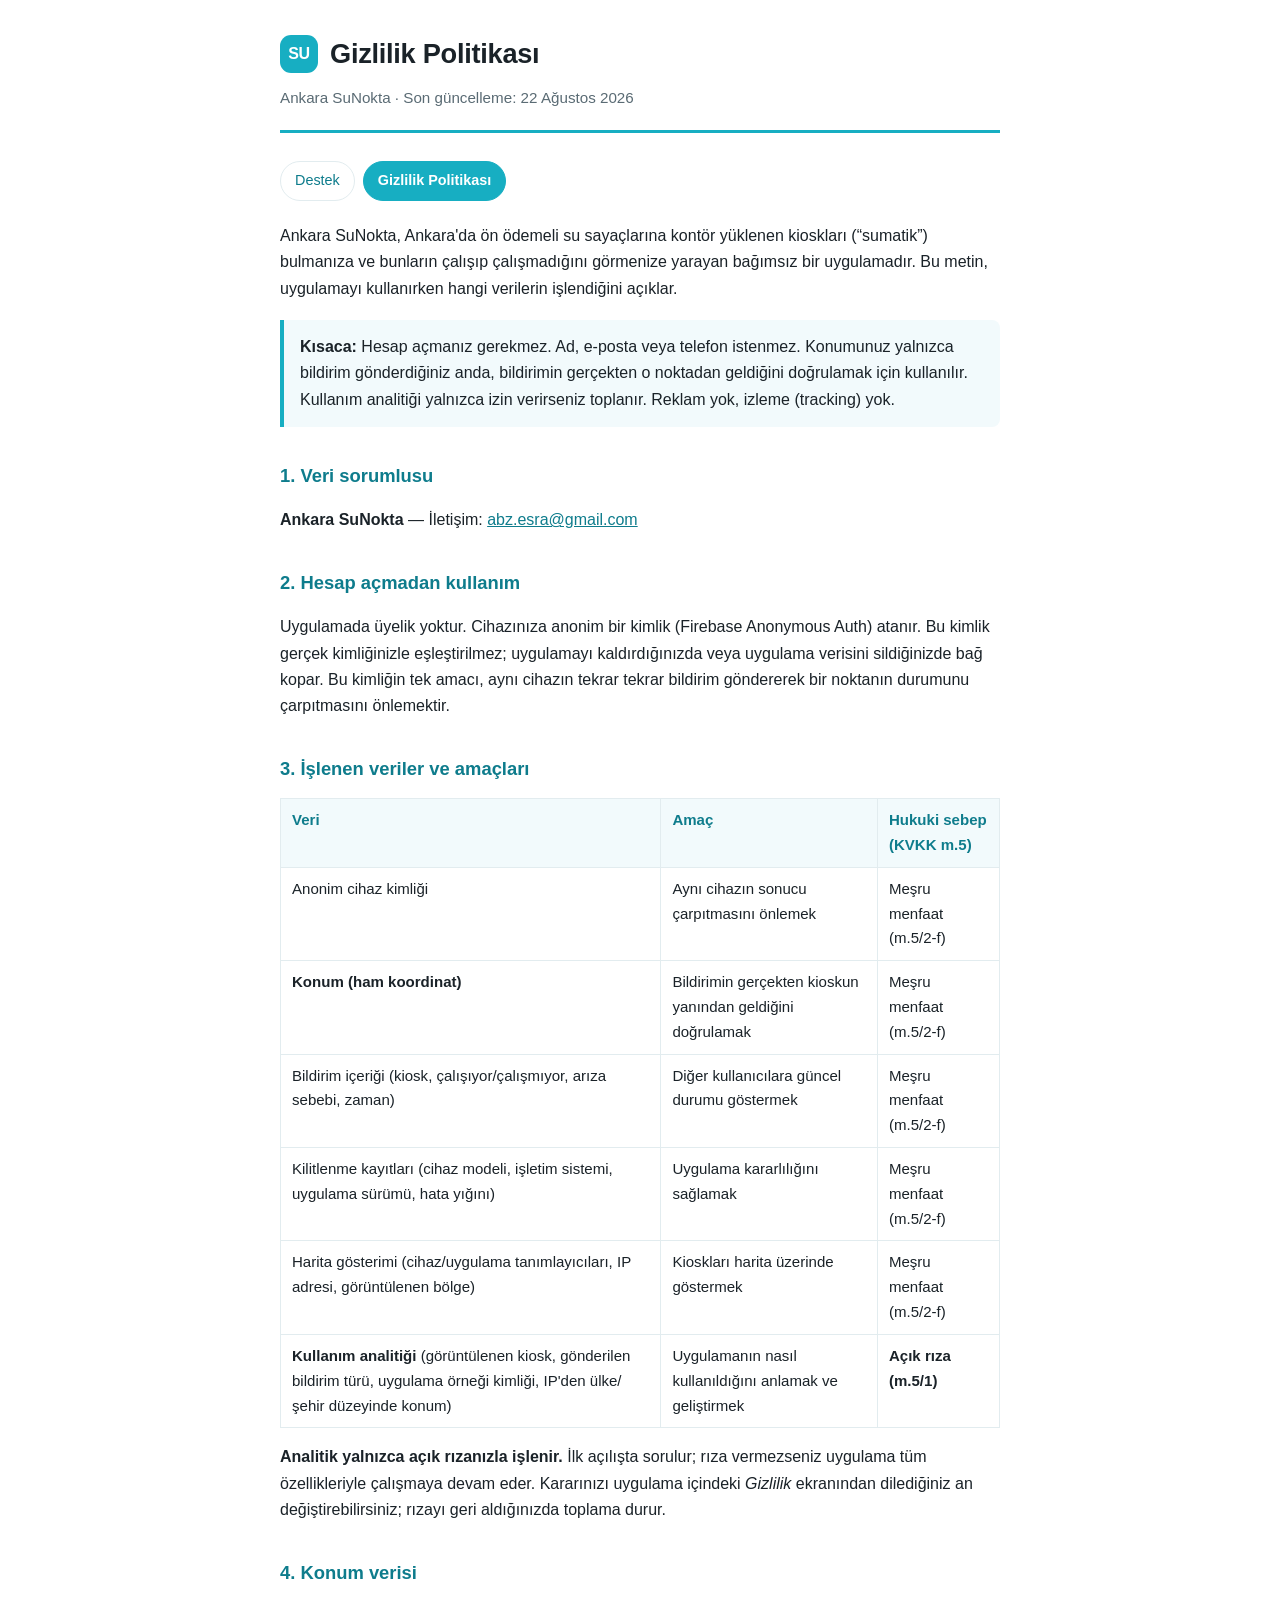
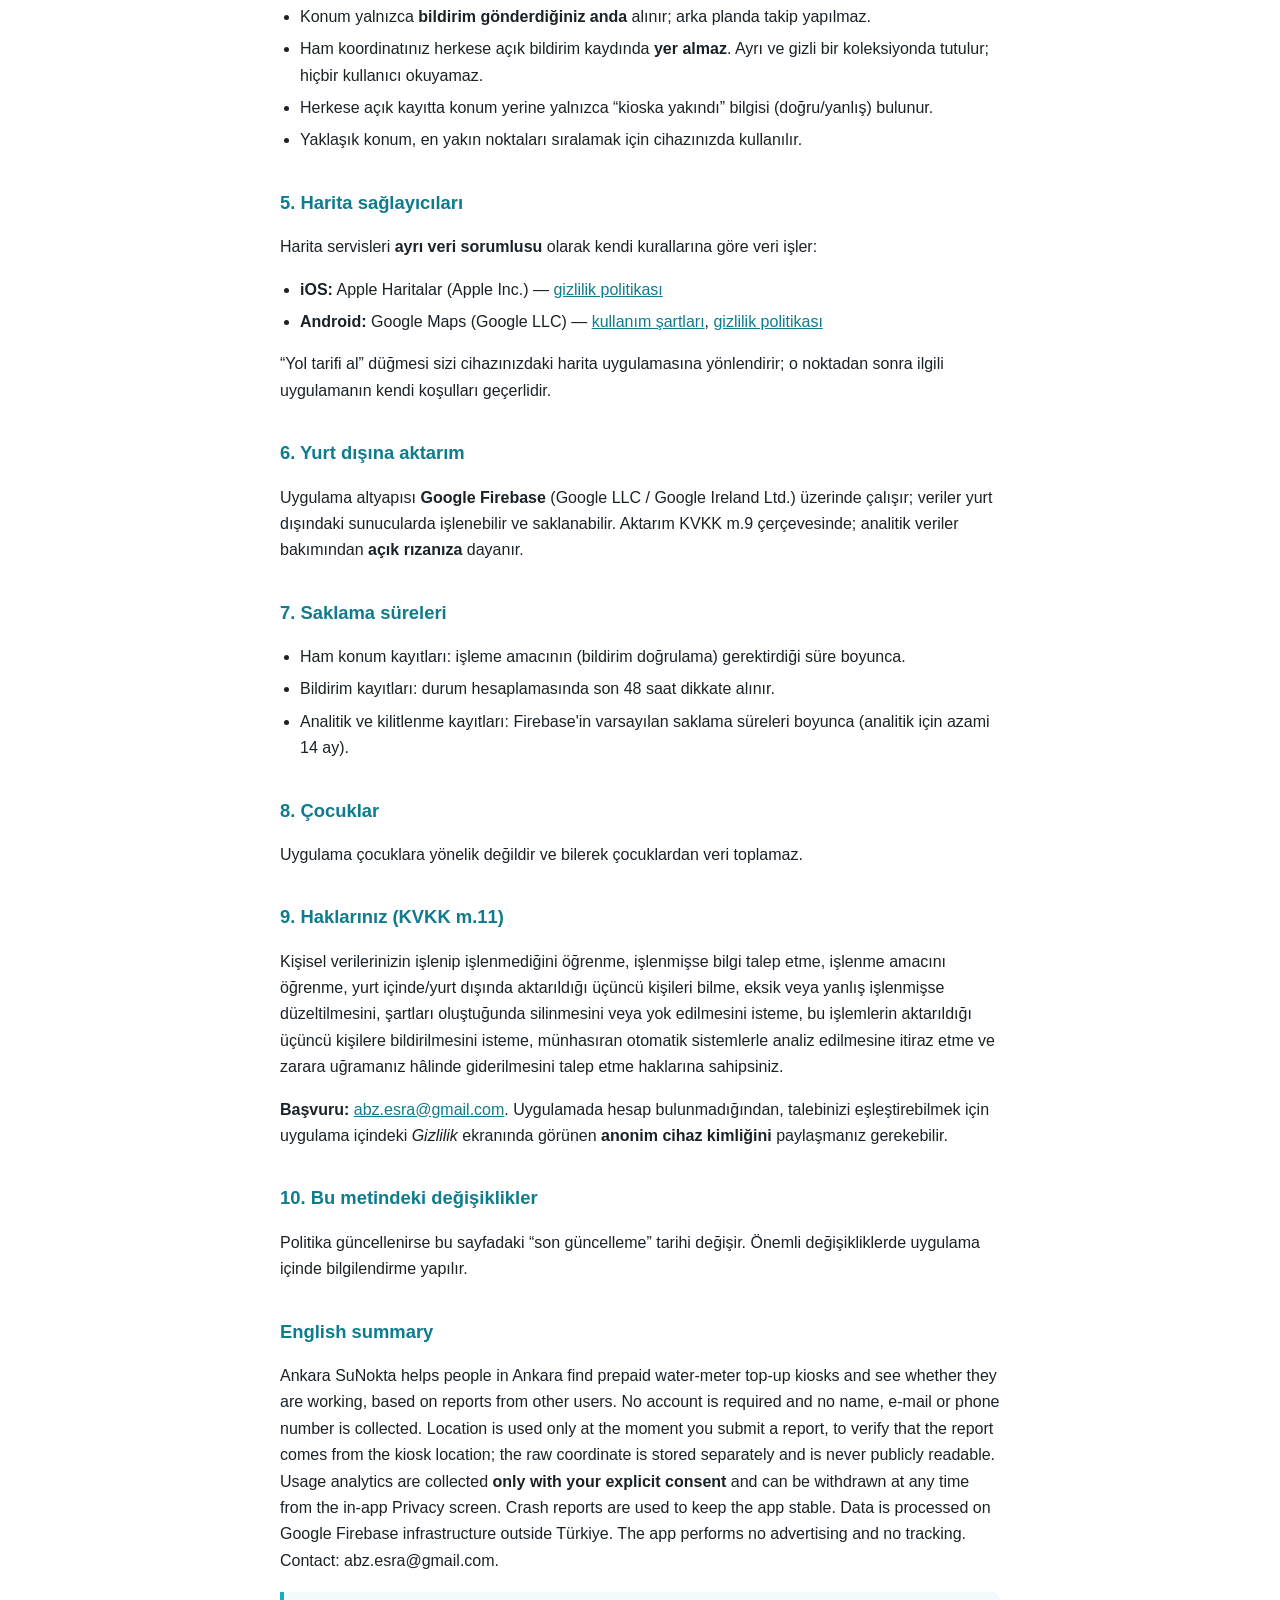
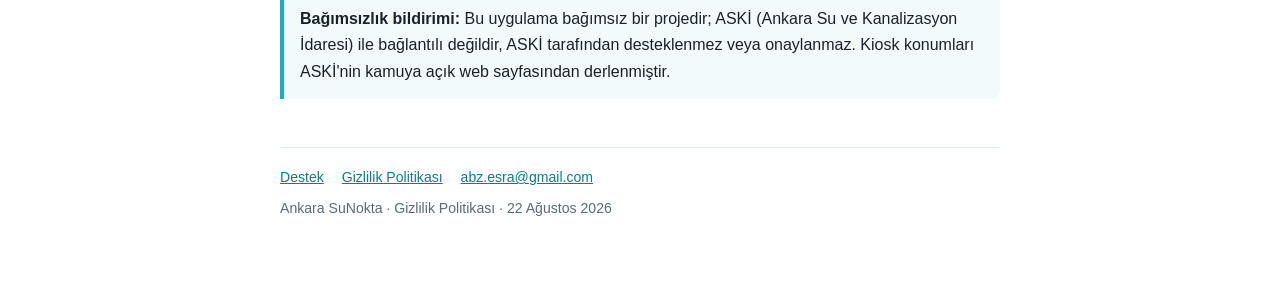
==== gizlilik/index.html @ 1bb0b61d "Ankara SuNokta destek ve gizlilik sayfaları App Store Connect iki URL istiyor: Support URL ve Privac" ====
<!doctype html>
<html lang="tr">
<head>
<meta charset="utf-8">
<meta name="viewport" content="width=device-width, initial-scale=1">
<title>Ankara SuNokta — Gizlilik Politikası</title>
<meta name="description" content="Ankara SuNokta uygulamasının KVKK uyumlu gizlilik politikası.">
<link rel="stylesheet" href="../assets/style.css">
</head>
<body>
<div class="wrap">

<header>
  <div class="brand">
    <div class="mark" aria-hidden="true">SU</div>
    <h1>Gizlilik Politikası</h1>
  </div>
  <p class="sub">Ankara SuNokta · Son güncelleme: 22 Ağustos 2026</p>
</header>

<nav class="nav">
  <a href="../">Destek</a>
  <a href="./" aria-current="page">Gizlilik Politikası</a>
</nav>


<p>
  Ankara SuNokta, Ankara'da ön ödemeli su sayaçlarına kontör yüklenen kioskları
  (“sumatik”) bulmanıza ve bunların çalışıp çalışmadığını görmenize yarayan
  bağımsız bir uygulamadır. Bu metin, uygulamayı kullanırken hangi verilerin
  işlendiğini açıklar.
</p>

<div class="note">
  <strong>Kısaca:</strong> Hesap açmanız gerekmez. Ad, e-posta veya telefon
  istenmez. Konumunuz yalnızca bildirim gönderdiğiniz anda, bildirimin gerçekten
  o noktadan geldiğini doğrulamak için kullanılır. Kullanım analitiği yalnızca
  izin verirseniz toplanır. Reklam yok, izleme (tracking) yok.
</div>

<h2>1. Veri sorumlusu</h2>
<p><strong>Ankara SuNokta</strong> — İletişim: <a href="mailto:abz.esra@gmail.com">abz.esra@gmail.com</a></p>

<h2>2. Hesap açmadan kullanım</h2>
<p>
  Uygulamada üyelik yoktur. Cihazınıza anonim bir kimlik (Firebase Anonymous Auth)
  atanır. Bu kimlik gerçek kimliğinizle eşleştirilmez; uygulamayı kaldırdığınızda
  veya uygulama verisini sildiğinizde bağ kopar. Bu kimliğin tek amacı, aynı
  cihazın tekrar tekrar bildirim göndererek bir noktanın durumunu çarpıtmasını
  önlemektir.
</p>

<h2>3. İşlenen veriler ve amaçları</h2>
<table>
  <tr><th>Veri</th><th>Amaç</th><th>Hukuki sebep (KVKK m.5)</th></tr>
  <tr>
    <td>Anonim cihaz kimliği</td>
    <td>Aynı cihazın sonucu çarpıtmasını önlemek</td>
    <td>Meşru menfaat (m.5/2-f)</td>
  </tr>
  <tr>
    <td><strong>Konum (ham koordinat)</strong></td>
    <td>Bildirimin gerçekten kioskun yanından geldiğini doğrulamak</td>
    <td>Meşru menfaat (m.5/2-f)</td>
  </tr>
  <tr>
    <td>Bildirim içeriği (kiosk, çalışıyor/çalışmıyor, arıza sebebi, zaman)</td>
    <td>Diğer kullanıcılara güncel durumu göstermek</td>
    <td>Meşru menfaat (m.5/2-f)</td>
  </tr>
  <tr>
    <td>Kilitlenme kayıtları (cihaz modeli, işletim sistemi, uygulama sürümü, hata yığını)</td>
    <td>Uygulama kararlılığını sağlamak</td>
    <td>Meşru menfaat (m.5/2-f)</td>
  </tr>
  <tr>
    <td>Harita gösterimi (cihaz/uygulama tanımlayıcıları, IP adresi, görüntülenen bölge)</td>
    <td>Kioskları harita üzerinde göstermek</td>
    <td>Meşru menfaat (m.5/2-f)</td>
  </tr>
  <tr>
    <td><strong>Kullanım analitiği</strong> (görüntülenen kiosk, gönderilen bildirim türü, uygulama örneği kimliği, IP'den ülke/şehir düzeyinde konum)</td>
    <td>Uygulamanın nasıl kullanıldığını anlamak ve geliştirmek</td>
    <td><strong>Açık rıza (m.5/1)</strong></td>
  </tr>
</table>

<p>
  <strong>Analitik yalnızca açık rızanızla işlenir.</strong> İlk açılışta sorulur;
  rıza vermezseniz uygulama tüm özellikleriyle çalışmaya devam eder. Kararınızı
  uygulama içindeki <em>Gizlilik</em> ekranından dilediğiniz an değiştirebilirsiniz;
  rızayı geri aldığınızda toplama durur.
</p>

<h2>4. Konum verisi</h2>
<ul>
  <li>Konum yalnızca <strong>bildirim gönderdiğiniz anda</strong> alınır; arka planda takip yapılmaz.</li>
  <li>Ham koordinatınız herkese açık bildirim kaydında <strong>yer almaz</strong>. Ayrı ve gizli bir koleksiyonda tutulur; hiçbir kullanıcı okuyamaz.</li>
  <li>Herkese açık kayıtta konum yerine yalnızca “kioska yakındı” bilgisi (doğru/yanlış) bulunur.</li>
  <li>Yaklaşık konum, en yakın noktaları sıralamak için cihazınızda kullanılır.</li>
</ul>

<h2>5. Harita sağlayıcıları</h2>
<p>Harita servisleri <strong>ayrı veri sorumlusu</strong> olarak kendi kurallarına göre veri işler:</p>
<ul>
  <li><strong>iOS:</strong> Apple Haritalar (Apple Inc.) —
    <a href="https://www.apple.com/legal/privacy/">gizlilik politikası</a></li>
  <li><strong>Android:</strong> Google Maps (Google LLC) —
    <a href="https://www.google.com/help/terms_maps/">kullanım şartları</a>,
    <a href="https://policies.google.com/privacy">gizlilik politikası</a></li>
</ul>
<p>
  “Yol tarifi al” düğmesi sizi cihazınızdaki harita uygulamasına yönlendirir;
  o noktadan sonra ilgili uygulamanın kendi koşulları geçerlidir.
</p>

<h2>6. Yurt dışına aktarım</h2>
<p>
  Uygulama altyapısı <strong>Google Firebase</strong> (Google LLC / Google Ireland Ltd.)
  üzerinde çalışır; veriler yurt dışındaki sunucularda işlenebilir ve saklanabilir.
  Aktarım KVKK m.9 çerçevesinde; analitik veriler bakımından <strong>açık rızanıza</strong> dayanır.
</p>

<h2>7. Saklama süreleri</h2>
<ul>
  <li>Ham konum kayıtları: işleme amacının (bildirim doğrulama) gerektirdiği süre boyunca.</li>
  <li>Bildirim kayıtları: durum hesaplamasında son 48 saat dikkate alınır.</li>
  <li>Analitik ve kilitlenme kayıtları: Firebase'in varsayılan saklama süreleri boyunca (analitik için azami 14 ay).</li>
</ul>

<h2>8. Çocuklar</h2>
<p>
  Uygulama çocuklara yönelik değildir ve bilerek çocuklardan veri toplamaz.
</p>

<h2 id="haklar">9. Haklarınız (KVKK m.11)</h2>
<p>
  Kişisel verilerinizin işlenip işlenmediğini öğrenme, işlenmişse bilgi talep etme,
  işlenme amacını öğrenme, yurt içinde/yurt dışında aktarıldığı üçüncü kişileri
  bilme, eksik veya yanlış işlenmişse düzeltilmesini, şartları oluştuğunda
  silinmesini veya yok edilmesini isteme, bu işlemlerin aktarıldığı üçüncü kişilere
  bildirilmesini isteme, münhasıran otomatik sistemlerle analiz edilmesine itiraz
  etme ve zarara uğramanız hâlinde giderilmesini talep etme haklarına sahipsiniz.
</p>
<p>
  <strong>Başvuru:</strong> <a href="mailto:abz.esra@gmail.com">abz.esra@gmail.com</a>.
  Uygulamada hesap bulunmadığından, talebinizi eşleştirebilmek için uygulama
  içindeki <em>Gizlilik</em> ekranında görünen <strong>anonim cihaz kimliğini</strong>
  paylaşmanız gerekebilir.
</p>

<h2>10. Bu metindeki değişiklikler</h2>
<p>
  Politika güncellenirse bu sayfadaki “son güncelleme” tarihi değişir. Önemli
  değişikliklerde uygulama içinde bilgilendirme yapılır.
</p>

<h2 id="english">English summary</h2>
<p>
  Ankara SuNokta helps people in Ankara find prepaid water-meter top-up kiosks and
  see whether they are working, based on reports from other users. No account is
  required and no name, e-mail or phone number is collected. Location is used only
  at the moment you submit a report, to verify that the report comes from the kiosk
  location; the raw coordinate is stored separately and is never publicly readable.
  Usage analytics are collected <strong>only with your explicit consent</strong> and can be
  withdrawn at any time from the in-app Privacy screen. Crash reports are used to
  keep the app stable. Data is processed on Google Firebase infrastructure outside
  Türkiye. The app performs no advertising and no tracking. Contact: abz.esra@gmail.com.
</p>

<div class="note">
  <strong>Bağımsızlık bildirimi:</strong> Bu uygulama bağımsız bir projedir;
  ASKİ (Ankara Su ve Kanalizasyon İdaresi) ile bağlantılı değildir, ASKİ tarafından
  desteklenmez veya onaylanmaz. Kiosk konumları ASKİ'nin kamuya açık web
  sayfasından derlenmiştir.
</div>

<footer>
  <a href="../">Destek</a>
  <a href="./">Gizlilik Politikası</a>
  <a href="mailto:abz.esra@gmail.com">abz.esra@gmail.com</a>
  <div style="margin-top:8px">Ankara SuNokta · Gizlilik Politikası · 22 Ağustos 2026</div>
</footer>

</div>
</body>
</html>
---- assets/style.css ----
:root{
  --brand:#17AEC2; --ink:#0E7C8C; --text:#1a2228; --muted:#5a6b74;
  --line:#e2ecef; --bg:#ffffff; --soft:#f2fafc; --warn:#fff7e8; --warnline:#D97706;
}
*{box-sizing:border-box}
html{-webkit-text-size-adjust:100%}
body{
  margin:0; background:var(--bg); color:var(--text);
  font:16px/1.65 -apple-system,BlinkMacSystemFont,"Segoe UI",Inter,Roboto,Helvetica,Arial,sans-serif;
}
.wrap{max-width:760px; margin:0 auto; padding:32px 20px 72px}
header{border-bottom:3px solid var(--brand); padding-bottom:20px; margin-bottom:28px}
.brand{display:flex; align-items:center; gap:12px; margin:0 0 8px}
.mark{
  width:38px; height:38px; border-radius:11px; background:var(--brand); flex:0 0 auto;
  display:grid; place-items:center; color:#fff; font-weight:700; font-size:1rem; letter-spacing:-.02em;
}
h1{font-size:1.7rem; margin:0; letter-spacing:-.01em}
.sub{color:var(--muted); font-size:.95rem; margin:0}
h2{font-size:1.15rem; margin:34px 0 10px; color:var(--ink)}
h3{font-size:1rem; margin:22px 0 6px}
ul{padding-left:20px}
li{margin:6px 0}
table{width:100%; border-collapse:collapse; margin:14px 0; font-size:.94rem}
th,td{border:1px solid var(--line); padding:9px 11px; text-align:left; vertical-align:top}
th{background:var(--soft); color:var(--ink); font-weight:600}
.note{background:var(--soft); border-left:4px solid var(--brand); padding:14px 16px; border-radius:0 8px 8px 0; margin:18px 0}
.disclaimer{background:var(--warn); border-left:4px solid var(--warnline); padding:14px 16px; border-radius:0 8px 8px 0; margin:24px 0}
a{color:var(--ink)}
.nav{display:flex; gap:8px; flex-wrap:wrap; margin:0 0 22px}
.nav a{
  display:inline-block; padding:7px 14px; border:1px solid var(--line); border-radius:999px;
  text-decoration:none; font-size:.9rem; background:#fff;
}
.nav a[aria-current="page"]{background:var(--brand); border-color:var(--brand); color:#fff; font-weight:600}
.card{border:1px solid var(--line); border-radius:12px; padding:16px 18px; margin:14px 0; background:#fff}
.card h3{margin-top:0}
.mail{font-weight:600}
footer{margin-top:48px; padding-top:18px; border-top:1px solid var(--line); color:var(--muted); font-size:.88rem}
footer a{margin-right:14px}
code{background:var(--soft); padding:1px 5px; border-radius:4px; font-size:.9em}
@media (prefers-color-scheme: dark){
  :root{
    --text:#e8eef0; --muted:#9fb2ba; --line:#26353b; --bg:#101619; --soft:#16232733;
    --ink:#4ecbdd; --warn:#2a2113;
  }
  .mark{color:#04262c}
  .nav a{background:#162024}
  .card{background:#141d21}
  .nav a[aria-current="page"]{color:#04262c}
}
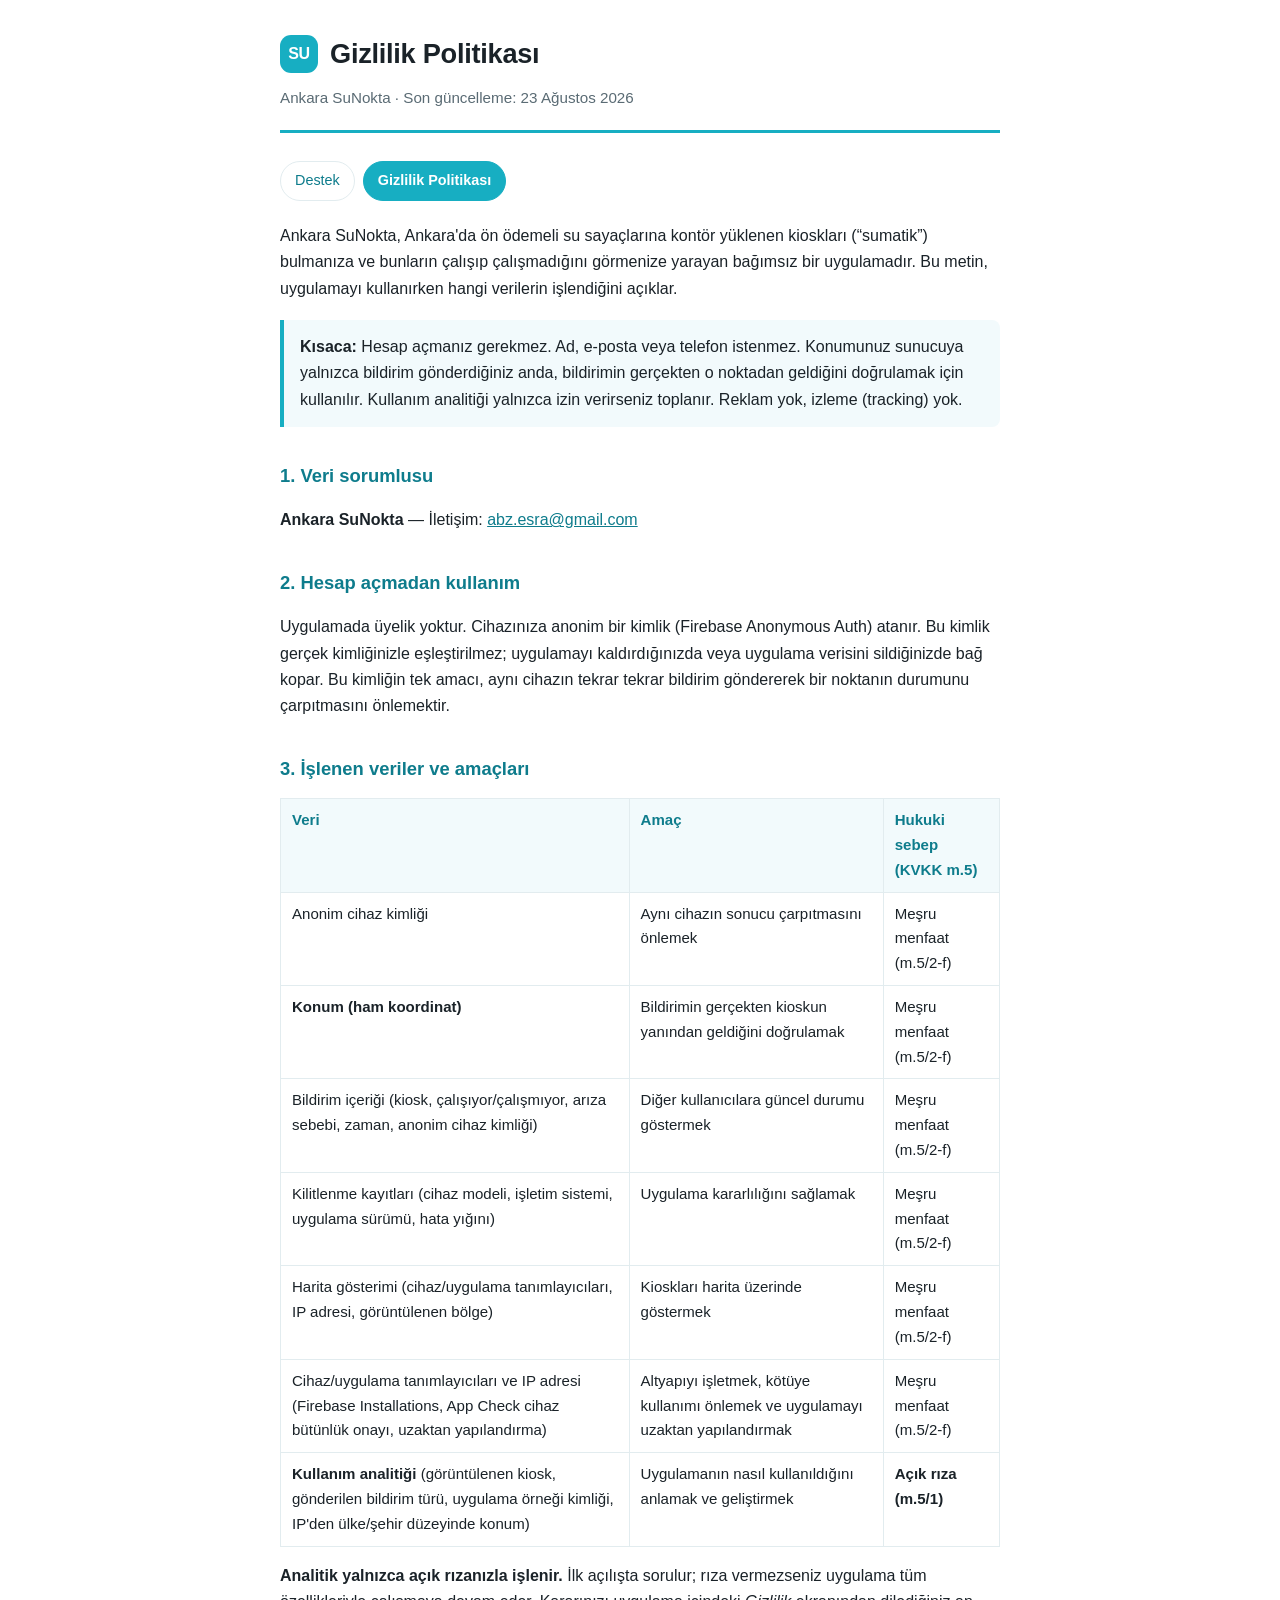
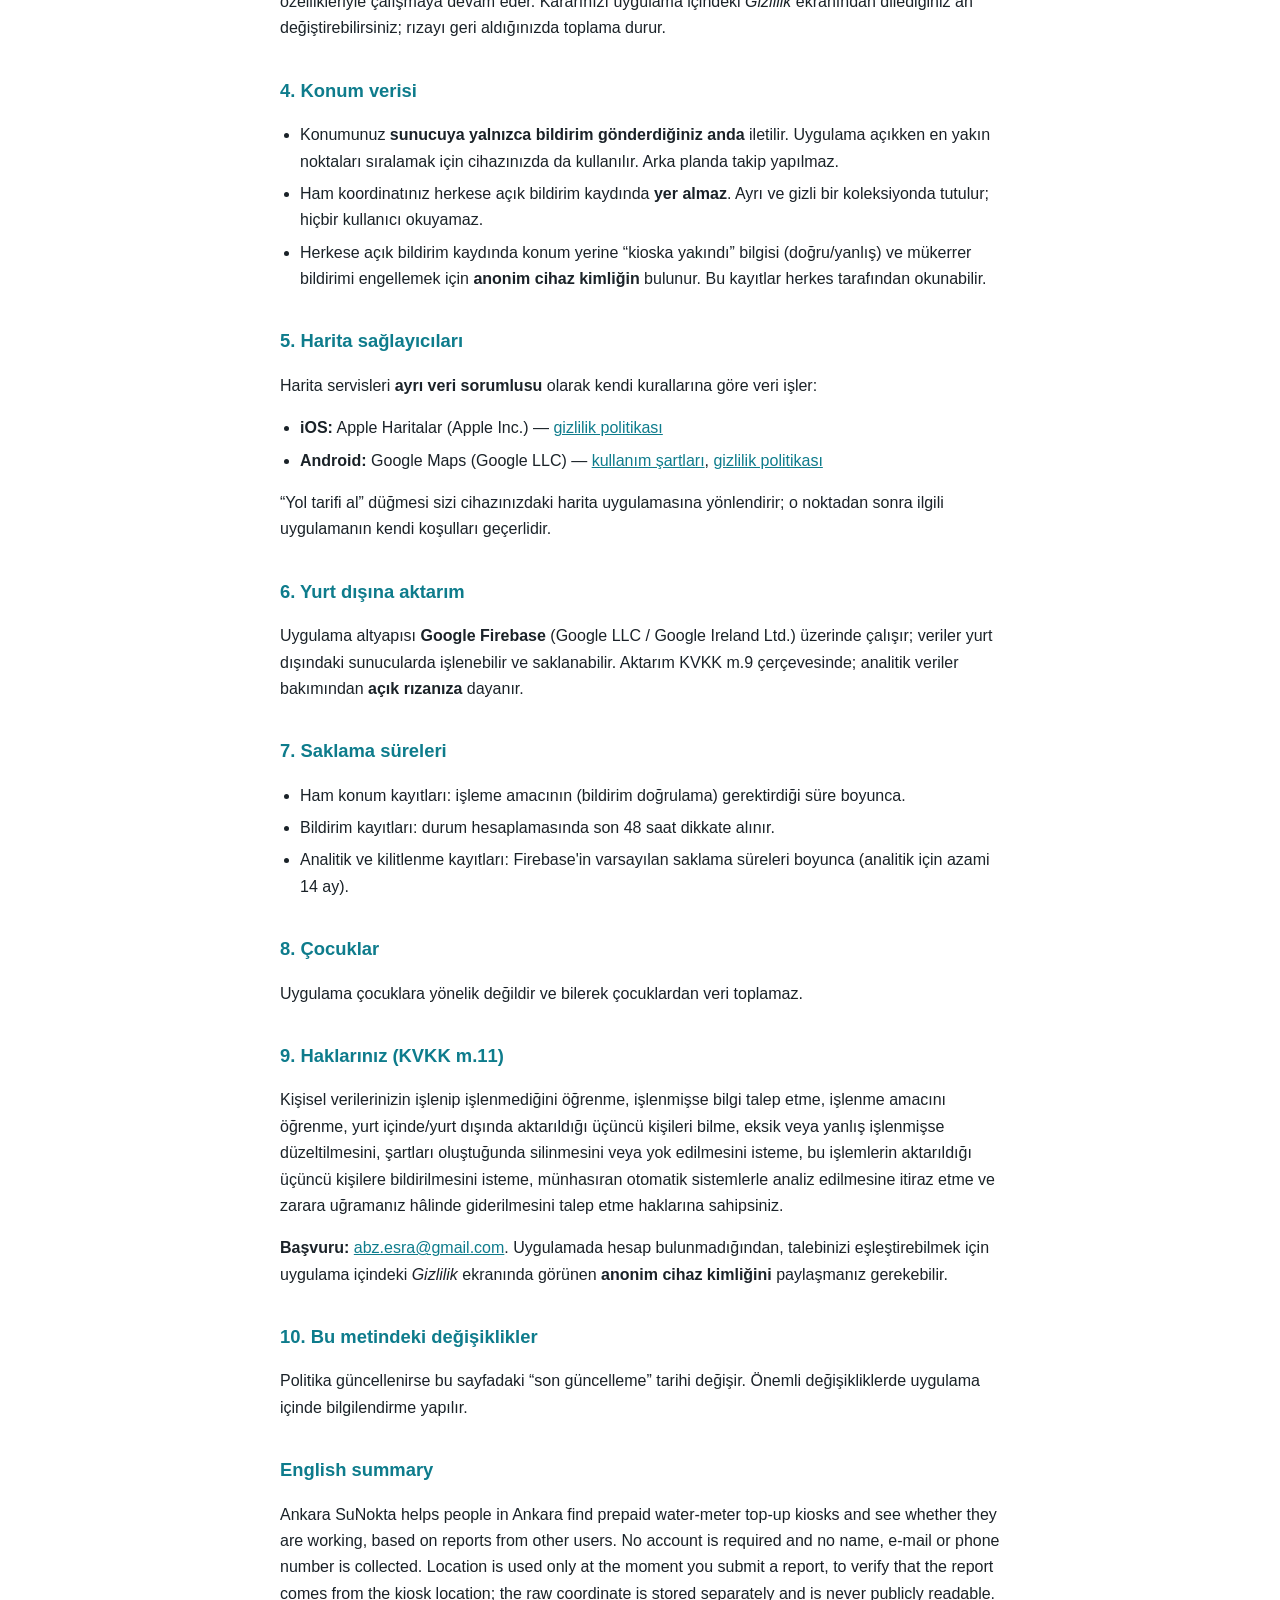
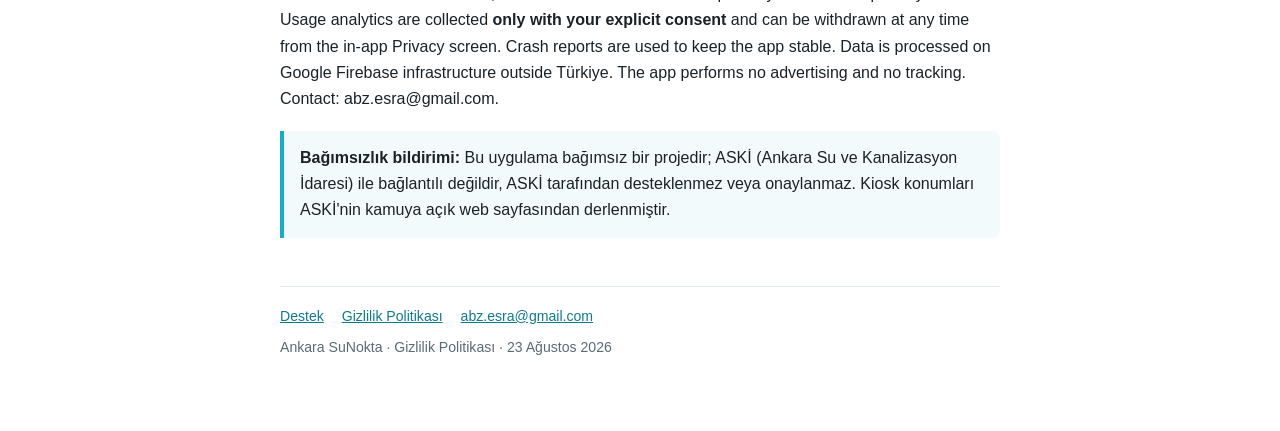
==== commit a52f829c: "gizlilik politikası: herkese açık kaydın gerçek içeriği Güvenlik incelemesi, herkese açık bildirim k" ====
--- a/gizlilik/index.html
+++ b/gizlilik/index.html
@@ -15,7 +15,7 @@
     <div class="mark" aria-hidden="true">SU</div>
     <h1>Gizlilik Politikası</h1>
   </div>
-  <p class="sub">Ankara SuNokta · Son güncelleme: 22 Ağustos 2026</p>
+  <p class="sub">Ankara SuNokta · Son güncelleme: 23 Ağustos 2026</p>
 </header>
 
 <nav class="nav">
@@ -33,7 +33,7 @@
 
 <div class="note">
   <strong>Kısaca:</strong> Hesap açmanız gerekmez. Ad, e-posta veya telefon
-  istenmez. Konumunuz yalnızca bildirim gönderdiğiniz anda, bildirimin gerçekten
+  istenmez. Konumunuz sunucuya yalnızca bildirim gönderdiğiniz anda, bildirimin gerçekten
   o noktadan geldiğini doğrulamak için kullanılır. Kullanım analitiği yalnızca
   izin verirseniz toplanır. Reklam yok, izleme (tracking) yok.
 </div>
@@ -64,7 +64,7 @@
     <td>Meşru menfaat (m.5/2-f)</td>
   </tr>
   <tr>
-    <td>Bildirim içeriği (kiosk, çalışıyor/çalışmıyor, arıza sebebi, zaman)</td>
+    <td>Bildirim içeriği (kiosk, çalışıyor/çalışmıyor, arıza sebebi, zaman, anonim cihaz kimliği)</td>
     <td>Diğer kullanıcılara güncel durumu göstermek</td>
     <td>Meşru menfaat (m.5/2-f)</td>
   </tr>
@@ -76,6 +76,11 @@
   <tr>
     <td>Harita gösterimi (cihaz/uygulama tanımlayıcıları, IP adresi, görüntülenen bölge)</td>
     <td>Kioskları harita üzerinde göstermek</td>
+    <td>Meşru menfaat (m.5/2-f)</td>
+  </tr>
+  <tr>
+    <td>Cihaz/uygulama tanımlayıcıları ve IP adresi (Firebase Installations, App Check cihaz bütünlük onayı, uzaktan yapılandırma)</td>
+    <td>Altyapıyı işletmek, kötüye kullanımı önlemek ve uygulamayı uzaktan yapılandırmak</td>
     <td>Meşru menfaat (m.5/2-f)</td>
   </tr>
   <tr>
@@ -94,10 +99,9 @@
 
 <h2>4. Konum verisi</h2>
 <ul>
-  <li>Konum yalnızca <strong>bildirim gönderdiğiniz anda</strong> alınır; arka planda takip yapılmaz.</li>
+  <li>Konumunuz <strong>sunucuya yalnızca bildirim gönderdiğiniz anda</strong> iletilir. Uygulama açıkken en yakın noktaları sıralamak için cihazınızda da kullanılır. Arka planda takip yapılmaz.</li>
   <li>Ham koordinatınız herkese açık bildirim kaydında <strong>yer almaz</strong>. Ayrı ve gizli bir koleksiyonda tutulur; hiçbir kullanıcı okuyamaz.</li>
-  <li>Herkese açık kayıtta konum yerine yalnızca “kioska yakındı” bilgisi (doğru/yanlış) bulunur.</li>
-  <li>Yaklaşık konum, en yakın noktaları sıralamak için cihazınızda kullanılır.</li>
+  <li>Herkese açık bildirim kaydında konum yerine “kioska yakındı” bilgisi (doğru/yanlış) ve mükerrer bildirimi engellemek için <strong>anonim cihaz kimliğin</strong> bulunur. Bu kayıtlar herkes tarafından okunabilir.</li>
 </ul>
 
 <h2>5. Harita sağlayıcıları</h2>
@@ -179,7 +183,7 @@
   <a href="../">Destek</a>
   <a href="./">Gizlilik Politikası</a>
   <a href="mailto:abz.esra@gmail.com">abz.esra@gmail.com</a>
-  <div style="margin-top:8px">Ankara SuNokta · Gizlilik Politikası · 22 Ağustos 2026</div>
+  <div style="margin-top:8px">Ankara SuNokta · Gizlilik Politikası · 23 Ağustos 2026</div>
 </footer>
 
 </div>
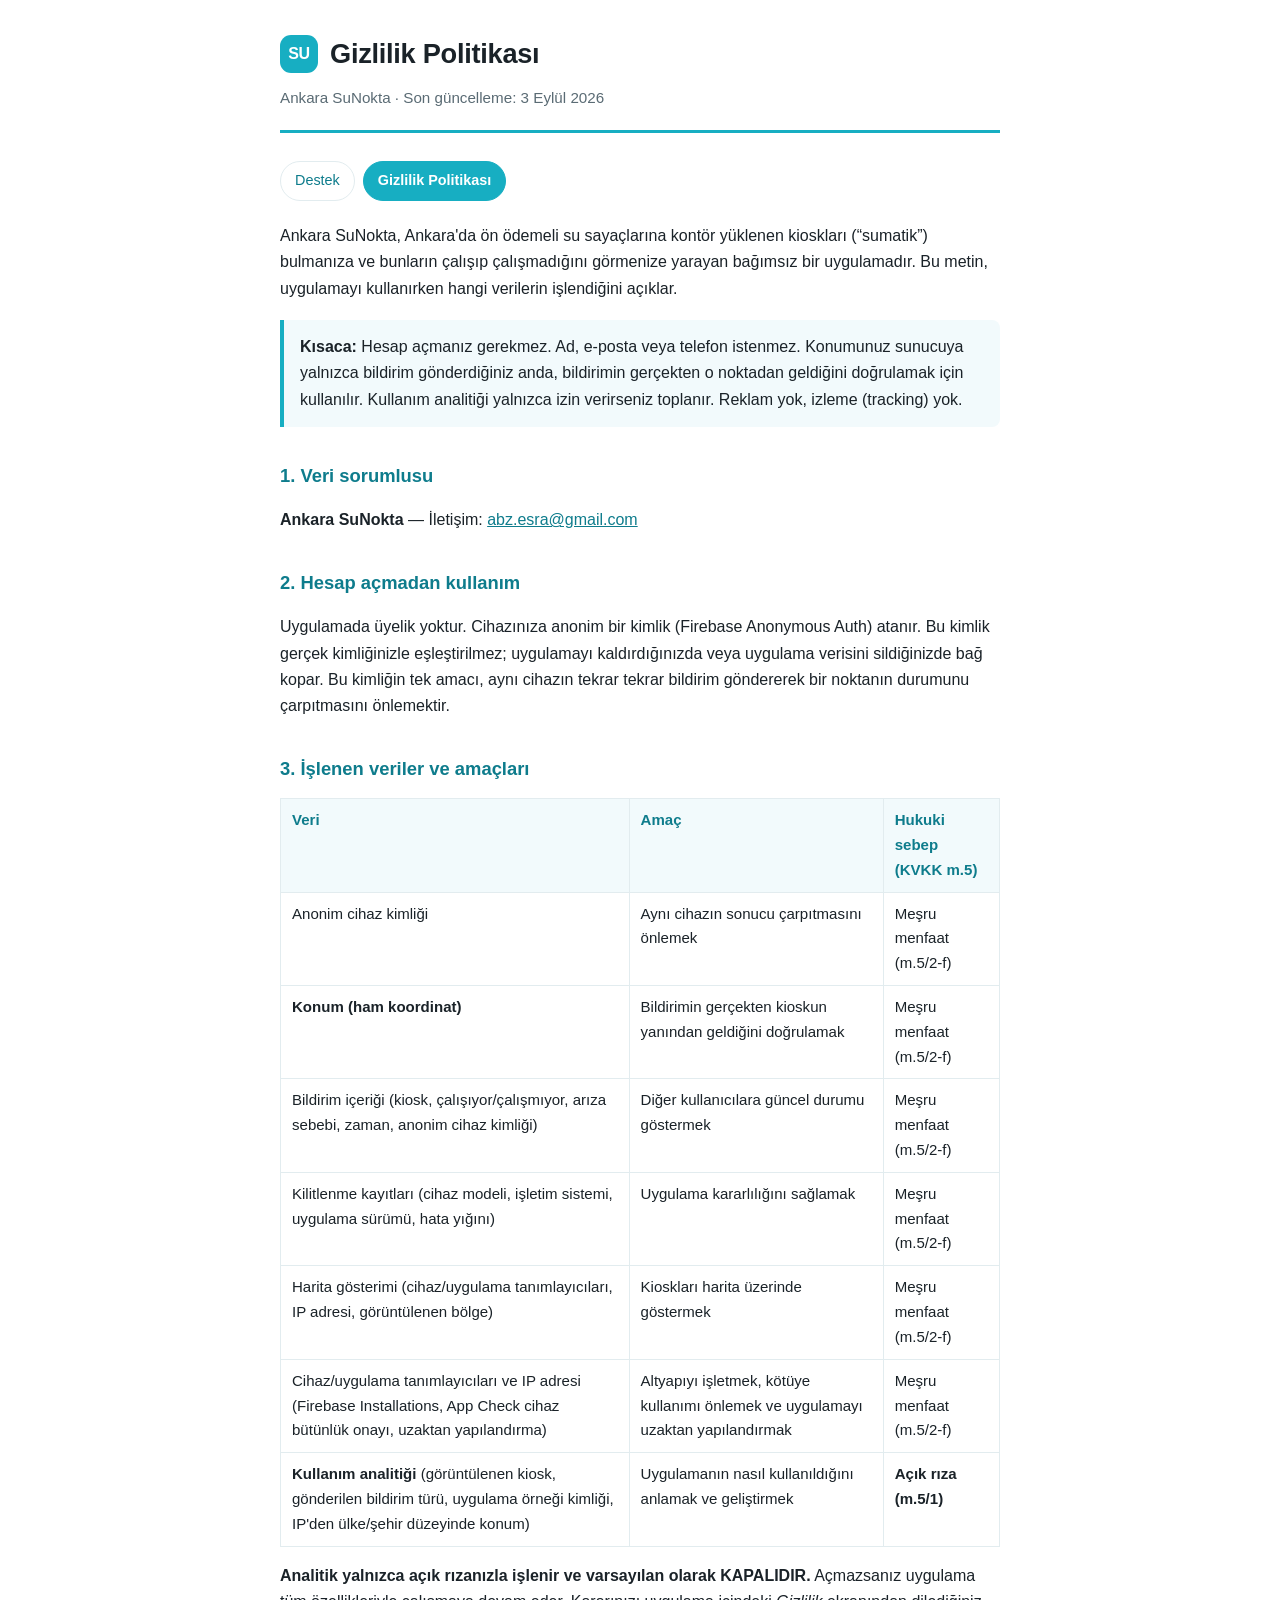
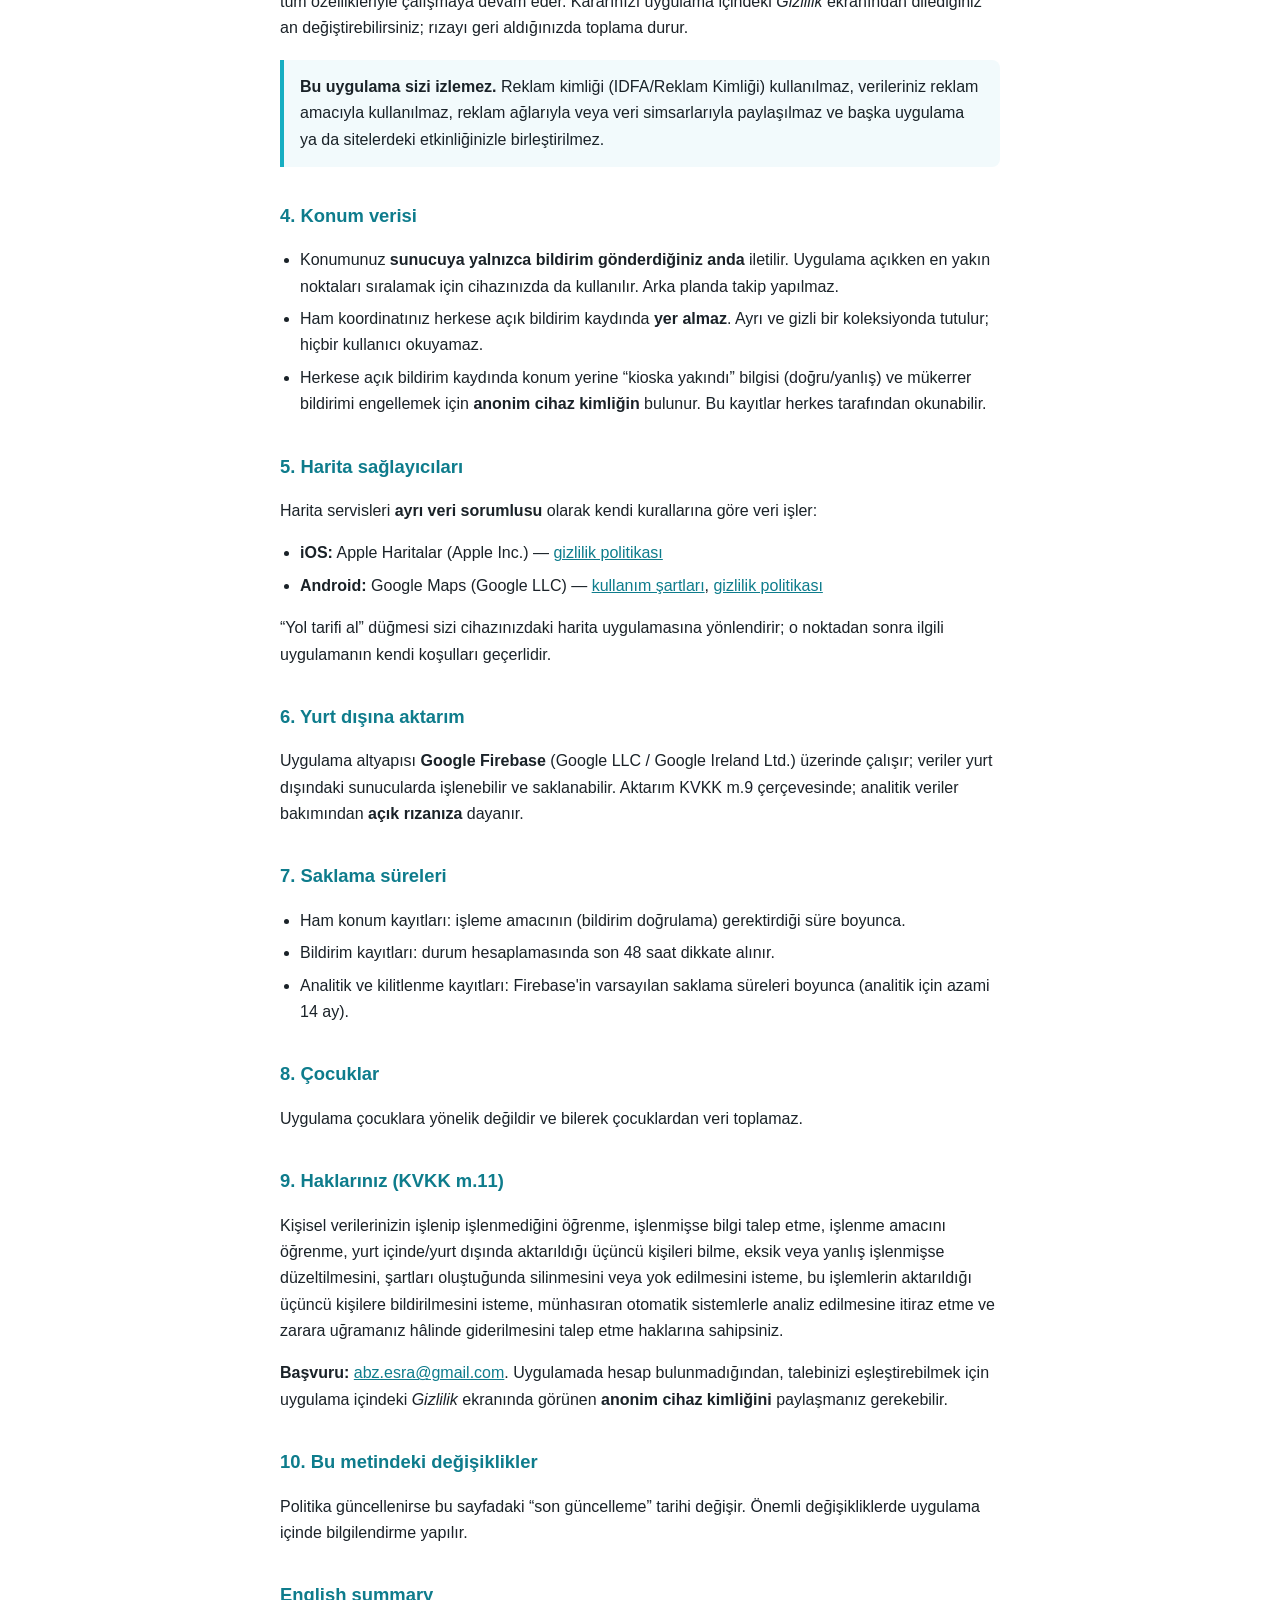
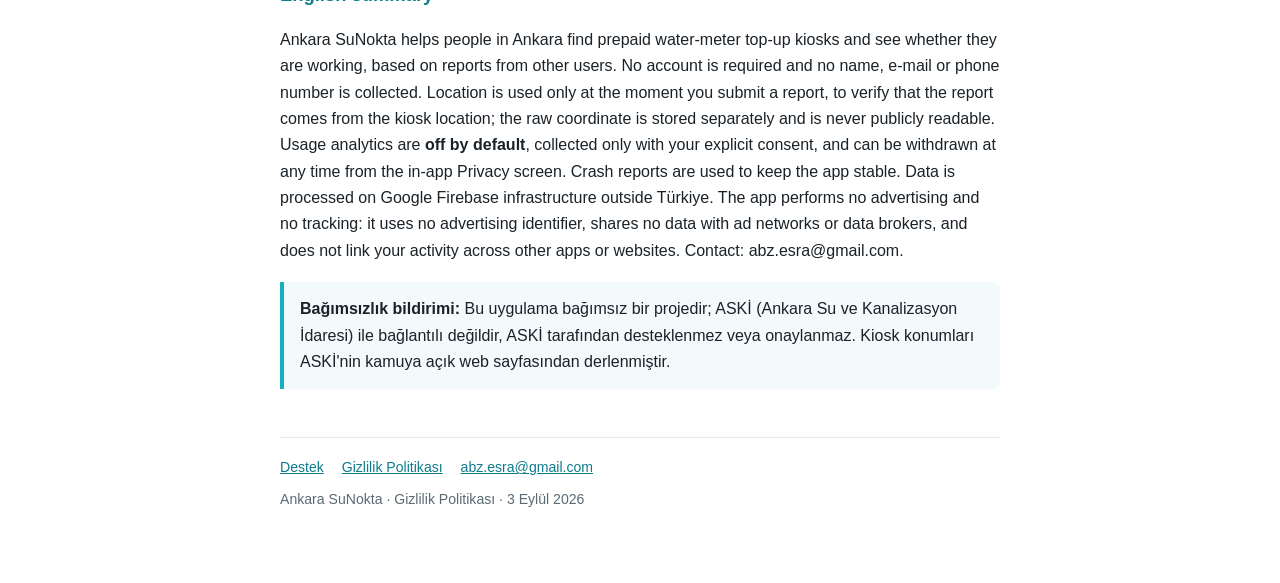
==== commit 5162889d: "gizlilik: analitik varsayılan kapalı + izleme yapılmadığı beyanı App Store incelemesi, ilk açılıştak" ====
--- a/gizlilik/index.html
+++ b/gizlilik/index.html
@@ -15,7 +15,7 @@
     <div class="mark" aria-hidden="true">SU</div>
     <h1>Gizlilik Politikası</h1>
   </div>
-  <p class="sub">Ankara SuNokta · Son güncelleme: 23 Ağustos 2026</p>
+  <p class="sub">Ankara SuNokta · Son güncelleme: 3 Eylül 2026</p>
 </header>
 
 <nav class="nav">
@@ -91,11 +91,19 @@
 </table>
 
 <p>
-  <strong>Analitik yalnızca açık rızanızla işlenir.</strong> İlk açılışta sorulur;
-  rıza vermezseniz uygulama tüm özellikleriyle çalışmaya devam eder. Kararınızı
+  <strong>Analitik yalnızca açık rızanızla işlenir ve varsayılan olarak
+  KAPALIDIR.</strong> Açmazsanız uygulama tüm özellikleriyle çalışmaya devam eder.
+  Kararınızı
   uygulama içindeki <em>Gizlilik</em> ekranından dilediğiniz an değiştirebilirsiniz;
   rızayı geri aldığınızda toplama durur.
 </p>
+
+<div class="note">
+  <strong>Bu uygulama sizi izlemez.</strong> Reklam kimliği (IDFA/Reklam Kimliği)
+  kullanılmaz, verileriniz reklam amacıyla kullanılmaz, reklam ağlarıyla veya veri
+  simsarlarıyla paylaşılmaz ve başka uygulama ya da sitelerdeki etkinliğinizle
+  birleştirilmez.
+</div>
 
 <h2>4. Konum verisi</h2>
 <ul>
@@ -166,10 +174,10 @@
   required and no name, e-mail or phone number is collected. Location is used only
   at the moment you submit a report, to verify that the report comes from the kiosk
   location; the raw coordinate is stored separately and is never publicly readable.
-  Usage analytics are collected <strong>only with your explicit consent</strong> and can be
+  Usage analytics are <strong>off by default</strong>, collected only with your explicit consent, and can be
   withdrawn at any time from the in-app Privacy screen. Crash reports are used to
   keep the app stable. Data is processed on Google Firebase infrastructure outside
-  Türkiye. The app performs no advertising and no tracking. Contact: abz.esra@gmail.com.
+  Türkiye. The app performs no advertising and no tracking: it uses no advertising identifier, shares no data with ad networks or data brokers, and does not link your activity across other apps or websites. Contact: abz.esra@gmail.com.
 </p>
 
 <div class="note">
@@ -183,7 +191,7 @@
   <a href="../">Destek</a>
   <a href="./">Gizlilik Politikası</a>
   <a href="mailto:abz.esra@gmail.com">abz.esra@gmail.com</a>
-  <div style="margin-top:8px">Ankara SuNokta · Gizlilik Politikası · 23 Ağustos 2026</div>
+  <div style="margin-top:8px">Ankara SuNokta · Gizlilik Politikası · 3 Eylül 2026</div>
 </footer>
 
 </div>
